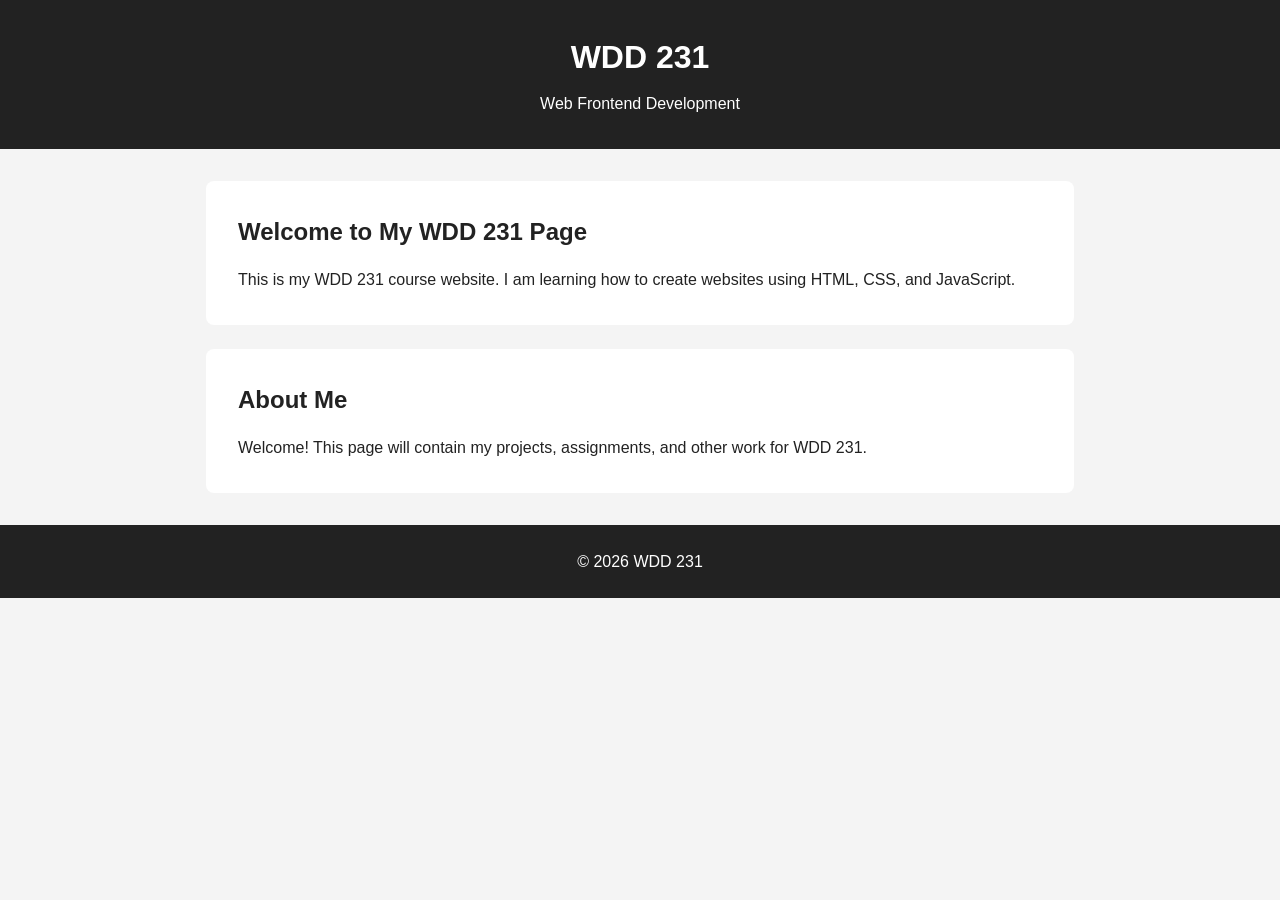
==== index.html @ e52e78a7 "new" ====
<!DOCTYPE html>
<html lang="en">
<head>
    <meta charset="UTF-8">
    <meta name="viewport" content="width=device-width, initial-scale=1.0">
    <title>WDD 231 | Web Frontend Development</title>
    <link rel="stylesheet" href="styles.css">
</head>

<body>
    <header>
        <h1>WDD 231</h1>
        <p>Web Frontend Development</p>
    </header>

    <main>
        <section>
            <h2>Welcome to My WDD 231 Page</h2>
            <p>
                This is my WDD 231 course website. I am learning how to
                create websites using HTML, CSS, and JavaScript.
            </p>
        </section>

        <section>
            <h2>About Me</h2>
            <p>
                Welcome! This page will contain my projects, assignments,
                and other work for WDD 231.
            </p>
        </section>
    </main>

    <footer>
        <p>&copy; 2026 WDD 231</p>
    </footer>
</body>
</html>
---- styles.css ----
* {
    box-sizing: border-box;
    margin: 0;
    padding: 0;
}

body {
    font-family: Arial, sans-serif;
    line-height: 1.6;
    background-color: #f4f4f4;
    color: #222;
}

header {
    background-color: #222;
    color: white;
    text-align: center;
    padding: 2rem;
}

header h1 {
    margin-bottom: 0.5rem;
}

main {
    max-width: 900px;
    margin: 2rem auto;
    padding: 0 1rem;
}

section {
    background-color: white;
    padding: 2rem;
    margin-bottom: 1.5rem;
    border-radius: 8px;
}

section h2 {
    margin-bottom: 1rem;
}

footer {
    background-color: #222;
    color: white;
    text-align: center;
    padding: 1.5rem;
    margin-top: 2rem;
}

@media (max-width: 600px) {
    header {
        padding: 1.5rem;
    }

    section {
        padding: 1.5rem;
    }
}
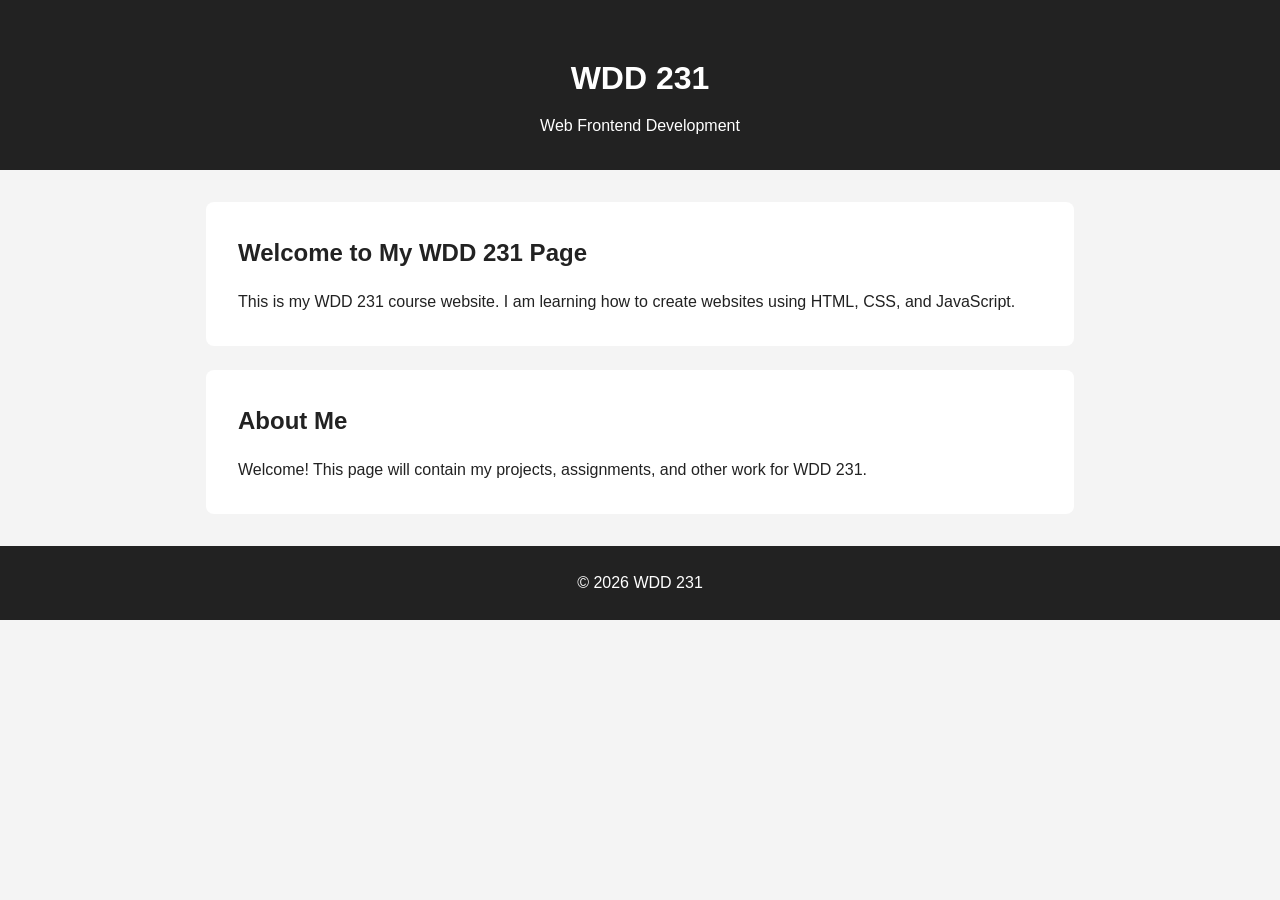
==== commit c7348f2d: "newnew" ====
--- a/index.html
+++ b/index.html
@@ -4,6 +4,8 @@
     <meta charset="UTF-8">
     <meta name="viewport" content="width=device-width, initial-scale=1.0">
     <title>WDD 231 | Web Frontend Development</title>
+
+    <link rel="stylesheet" href="styles/normalize.css">
     <link rel="stylesheet" href="styles.css">
 </head>
 
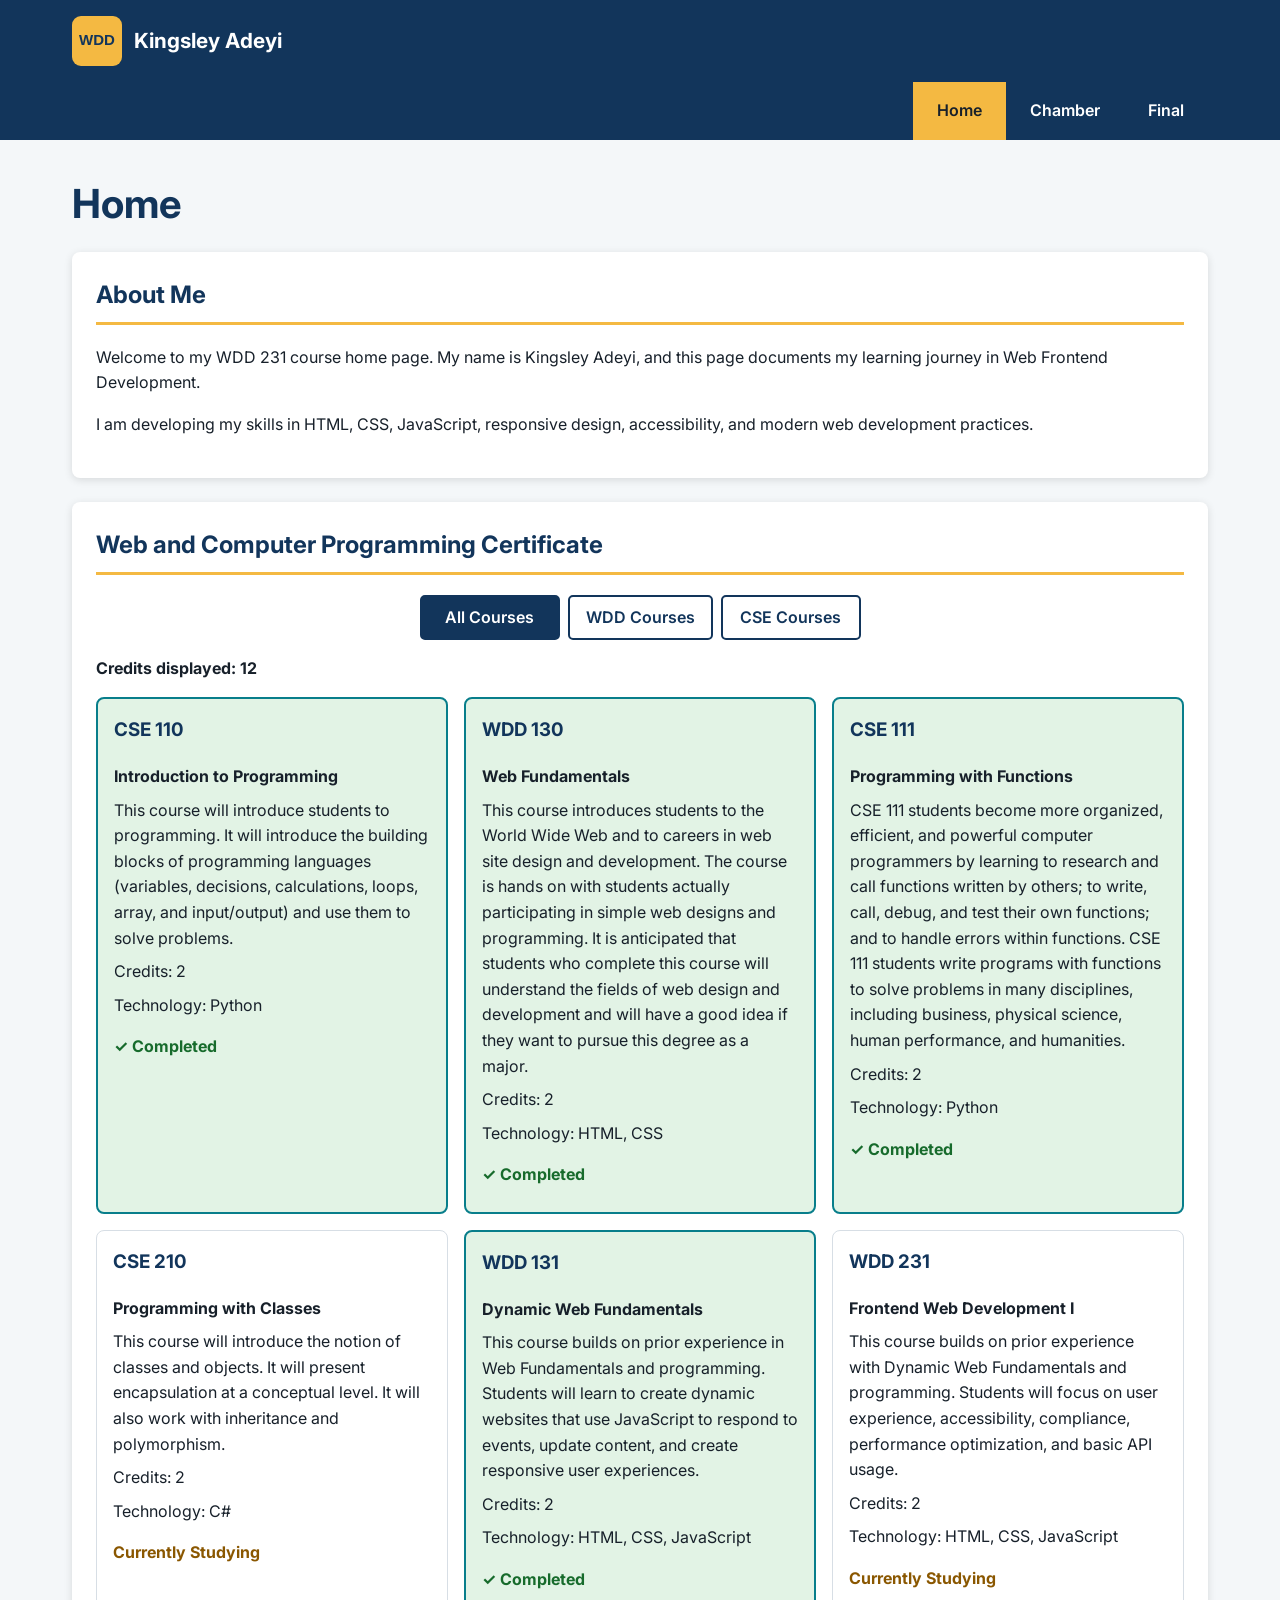
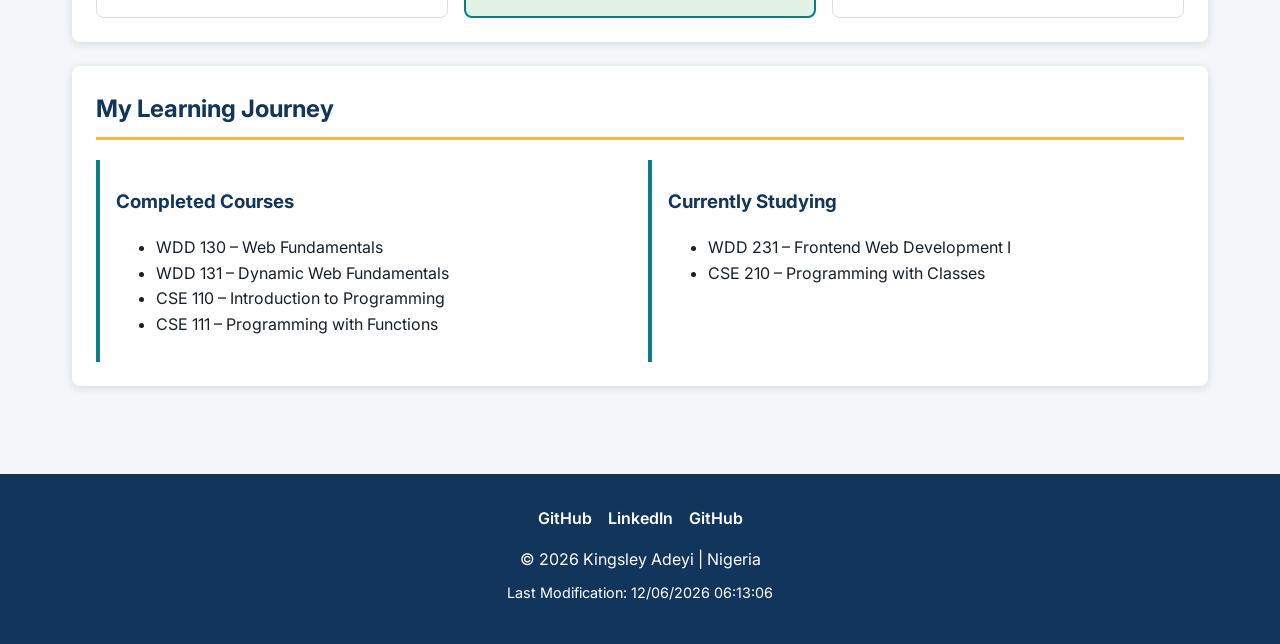
==== commit 0dc43d28: "week01assignment" ====
--- a/index.html
+++ b/index.html
@@ -3,38 +3,141 @@
 <head>
     <meta charset="UTF-8">
     <meta name="viewport" content="width=device-width, initial-scale=1.0">
+
     <title>WDD 231 | Web Frontend Development</title>
 
+    <meta name="description"
+        content="WDD 231 course home page for Web Frontend Development, featuring my courses, projects, and learning progress.">
+
+    <meta name="author" content="Kingsley Adeyi">
+
+    <link rel="preconnect" href="https://fonts.googleapis.com">
+    <link rel="preconnect" href="https://fonts.gstatic.com" crossorigin>
+    <link href="https://fonts.googleapis.com/css2?family=Inter:wght@400;500;600;700&display=swap"
+        rel="stylesheet">
+
     <link rel="stylesheet" href="styles/normalize.css">
-    <link rel="stylesheet" href="styles.css">
+    <link rel="stylesheet" href="styles/small.css">
+    <link rel="stylesheet" href="styles/larger.css">
+
+    <script src="scripts/navigation.js" defer></script>
+    <script src="scripts/date.js" defer></script>
+    <script src="scripts/courses.js" defer></script>
 </head>
 
 <body>
+
     <header>
-        <h1>WDD 231</h1>
-        <p>Web Frontend Development</p>
+        <div class="site-header">
+            <a class="brand" href="index.html">
+                <img src="images/logo.svg" alt="WDD 231 logo" width="50" height="50">
+                <span>Kingsley Adeyi</span>
+            </a>
+
+            <button id="menu-button"
+                    class="menu-button"
+                    aria-label="Open navigation menu"
+                    aria-expanded="false"
+                    aria-controls="primary-nav">
+                ☰
+            </button>
+        </div>
+
+        <nav id="primary-nav" class="navigation">
+            <a class="active" href="index.html">Home</a>
+            <a href="#">Chamber</a>
+            <a href="#">Final</a>
+        </nav>
     </header>
 
     <main>
-        <section>
-            <h2>Welcome to My WDD 231 Page</h2>
+        <h1>Home</h1>
+
+        <section class="about-section">
+            <h2>About Me</h2>
             <p>
-                This is my WDD 231 course website. I am learning how to
-                create websites using HTML, CSS, and JavaScript.
+                Welcome to my WDD 231 course home page. My name is Kingsley Adeyi,
+                and this page documents my learning journey in Web Frontend
+                Development.
+            </p>
+            <p>
+                I am developing my skills in HTML, CSS, JavaScript, responsive
+                design, accessibility, and modern web development practices.
             </p>
         </section>
 
-        <section>
-            <h2>About Me</h2>
-            <p>
-                Welcome! This page will contain my projects, assignments,
-                and other work for WDD 231.
+        <section class="certificate-section">
+            <h2>Web and Computer Programming Certificate</h2>
+
+            <div class="course-filters">
+                <button id="all-courses" class="filter-button active-filter">
+                    All Courses
+                </button>
+
+                <button id="wdd-courses" class="filter-button">
+                    WDD Courses
+                </button>
+
+                <button id="cse-courses" class="filter-button">
+                    CSE Courses
+                </button>
+            </div>
+
+            <p class="credits">
+                Credits displayed: <span id="credit-total">0</span>
             </p>
+
+            <div id="course-container" class="course-container">
+                <!-- Course cards are generated by JavaScript -->
+            </div>
+        </section>
+
+        <section class="learning-section">
+            <h2>My Learning Journey</h2>
+
+            <div class="learning-grid">
+                <div>
+                    <h3>Completed Courses</h3>
+                    <ul>
+                        <li>WDD 130 – Web Fundamentals</li>
+                        <li>WDD 131 – Dynamic Web Fundamentals</li>
+                        <li>CSE 110 – Introduction to Programming</li>
+                        <li>CSE 111 – Programming with Functions</li>
+                    </ul>
+                </div>
+
+                <div>
+                    <h3>Currently Studying</h3>
+                    <ul>
+                        <li>WDD 231 – Frontend Web Development I</li>
+                        <li>CSE 210 – Programming with Classes</li>
+                    </ul>
+                </div>
+            </div>
         </section>
     </main>
 
     <footer>
-        <p>&copy; 2026 WDD 231</p>
+        <div class="social-links">
+            <a href="https://github.com/kingsleyadeyi/wdd231" target="_blank" rel="noopener noreferrer">
+                GitHub
+            </a>
+
+            <a href="https://www.linkedin.com/in/kingsley-adeyi" target="_blank" rel="noopener noreferrer">
+                LinkedIn
+            </a>
+
+            <a href="https://github.com/kingsleyadeyi/wdd231" target="_blank" rel="noopener noreferrer">
+                GitHub
+           </a>
+        </div>
+
+        <p>
+            &copy; <span id="currentyear"></span> Kingsley Adeyi | Nigeria
+        </p>
+
+        <p id="lastModified"></p>
     </footer>
+
 </body>
 </html>
--- a/styles/small.css
+++ b/styles/small.css
@@ -0,0 +1,245 @@
+/* ================================
+   WDD 231 - Mobile First Styles
+   ================================ */
+
+:root {
+    --primary-color: #12355b;
+    --secondary-color: #087e8b;
+    --accent-color: #f4b942;
+    --light-color: #f4f7f9;
+    --white: #ffffff;
+    --dark-color: #17202a;
+    --border-color: #d7dee5;
+    --completed-color: #e2f3e5;
+    --shadow: 0 2px 8px rgba(0, 0, 0, 0.12);
+}
+
+* {
+    box-sizing: border-box;
+}
+
+body {
+    font-family: "Inter", sans-serif;
+    color: var(--dark-color);
+    background-color: var(--light-color);
+    line-height: 1.6;
+    margin: 0;
+}
+
+header {
+    background-color: var(--primary-color);
+    color: var(--white);
+}
+
+.site-header {
+    display: flex;
+    align-items: center;
+    justify-content: space-between;
+    padding: 0.75rem 1rem;
+}
+
+.brand {
+    display: flex;
+    align-items: center;
+    gap: 0.75rem;
+    color: var(--white);
+    text-decoration: none;
+    font-weight: 700;
+    font-size: 1.1rem;
+}
+
+.brand img {
+    width: 50px;
+    height: 50px;
+}
+
+.menu-button {
+    background: transparent;
+    border: none;
+    color: var(--white);
+    font-size: 2rem;
+    cursor: pointer;
+    padding: 0.25rem 0.5rem;
+}
+
+.navigation {
+    display: none;
+    flex-direction: column;
+    background-color: #0b2744;
+}
+
+.navigation.open {
+    display: flex;
+}
+
+.navigation a {
+    color: var(--white);
+    text-decoration: none;
+    padding: 1rem;
+    text-align: center;
+    font-weight: 600;
+    border-top: 1px solid rgba(255, 255, 255, 0.1);
+}
+
+.navigation a:hover,
+.navigation a:focus {
+    background-color: var(--secondary-color);
+}
+
+.navigation a.active {
+    background-color: var(--accent-color);
+    color: var(--dark-color);
+}
+
+main {
+    width: 100%;
+    max-width: 1200px;
+    margin: 0 auto;
+    padding: 1rem;
+}
+
+h1 {
+    color: var(--primary-color);
+    margin: 0 0 1rem;
+    font-size: 2rem;
+}
+
+section {
+    background-color: var(--white);
+    margin-bottom: 1.5rem;
+    padding: 1rem;
+    border-radius: 8px;
+    box-shadow: var(--shadow);
+}
+
+section h2 {
+    margin-top: 0;
+    color: var(--primary-color);
+    border-bottom: 3px solid var(--accent-color);
+    padding-bottom: 0.5rem;
+}
+
+.course-filters {
+    display: flex;
+    flex-direction: column;
+    gap: 0.5rem;
+    margin: 1rem 0;
+}
+
+.filter-button {
+    border: 2px solid var(--primary-color);
+    background-color: var(--white);
+    color: var(--primary-color);
+    padding: 0.7rem 1rem;
+    border-radius: 5px;
+    font-weight: 600;
+    cursor: pointer;
+}
+
+.filter-button:hover,
+.filter-button:focus {
+    background-color: var(--secondary-color);
+    color: var(--white);
+}
+
+.filter-button.active-filter {
+    background-color: var(--primary-color);
+    color: var(--white);
+}
+
+.credits {
+    font-weight: 700;
+    margin-bottom: 1rem;
+}
+
+.course-container {
+    display: grid;
+    grid-template-columns: 1fr;
+    gap: 1rem;
+}
+
+.course-card {
+    border: 1px solid var(--border-color);
+    border-radius: 8px;
+    padding: 1rem;
+    background-color: var(--white);
+}
+
+.course-card.completed {
+    background-color: var(--completed-color);
+    border: 2px solid var(--secondary-color);
+}
+
+.course-card h3 {
+    margin-top: 0;
+    color: var(--primary-color);
+}
+
+.course-card p {
+    margin: 0.5rem 0;
+}
+
+.course-status {
+    display: inline-block;
+    font-weight: 700;
+    margin-top: 0.5rem;
+}
+
+.completed .course-status {
+    color: #176b2c;
+}
+
+.in-progress .course-status {
+    color: #8a5700;
+}
+
+.learning-grid {
+    display: grid;
+    grid-template-columns: 1fr;
+    gap: 1rem;
+}
+
+.learning-grid > div {
+    border-left: 4px solid var(--secondary-color);
+    padding: 0.5rem 1rem;
+}
+
+.learning-grid h3 {
+    color: var(--primary-color);
+}
+
+footer {
+    background-color: var(--primary-color);
+    color: var(--white);
+    text-align: center;
+    padding: 1.5rem 1rem;
+    margin-top: 2rem;
+}
+
+.social-links {
+    display: flex;
+    justify-content: center;
+    flex-wrap: wrap;
+    gap: 1rem;
+    margin-bottom: 1rem;
+}
+
+.social-links a {
+    color: var(--white);
+    text-decoration: none;
+    font-weight: 600;
+}
+
+.social-links a:hover,
+.social-links a:focus {
+    color: var(--accent-color);
+    text-decoration: underline;
+}
+
+footer p {
+    margin: 0.5rem 0;
+}
+
+#lastModified {
+    font-size: 0.9rem;
+}
--- a/styles/larger.css
+++ b/styles/larger.css
@@ -0,0 +1,80 @@
+/* ================================
+   WDD 231 - Larger Screen Styles
+   ================================ */
+
+@media screen and (min-width: 700px) {
+
+    .site-header {
+        max-width: 1200px;
+        margin: 0 auto;
+        padding: 1rem 2rem;
+    }
+
+    .brand {
+        font-size: 1.3rem;
+    }
+
+    .menu-button {
+        display: none;
+    }
+
+    .navigation {
+        display: flex;
+        flex-direction: row;
+        justify-content: flex-end;
+        max-width: 1200px;
+        margin: 0 auto;
+        background-color: transparent;
+        padding: 0 2rem;
+    }
+
+    .navigation a {
+        border-top: none;
+        padding: 1rem 1.5rem;
+        transition: background-color 0.2s ease, color 0.2s ease;
+    }
+
+    main {
+        padding: 2rem;
+    }
+
+    h1 {
+        font-size: 2.5rem;
+    }
+
+    section {
+        padding: 1.5rem;
+    }
+
+    .course-filters {
+        flex-direction: row;
+        justify-content: center;
+    }
+
+    .filter-button {
+        min-width: 140px;
+    }
+
+    .course-container {
+        grid-template-columns: repeat(2, 1fr);
+    }
+
+    .learning-grid {
+        grid-template-columns: repeat(2, 1fr);
+    }
+
+    footer {
+        padding: 2rem;
+    }
+}
+
+@media screen and (min-width: 1000px) {
+
+    .course-container {
+        grid-template-columns: repeat(3, 1fr);
+    }
+
+    .about-section {
+        max-width: 100%;
+    }
+}
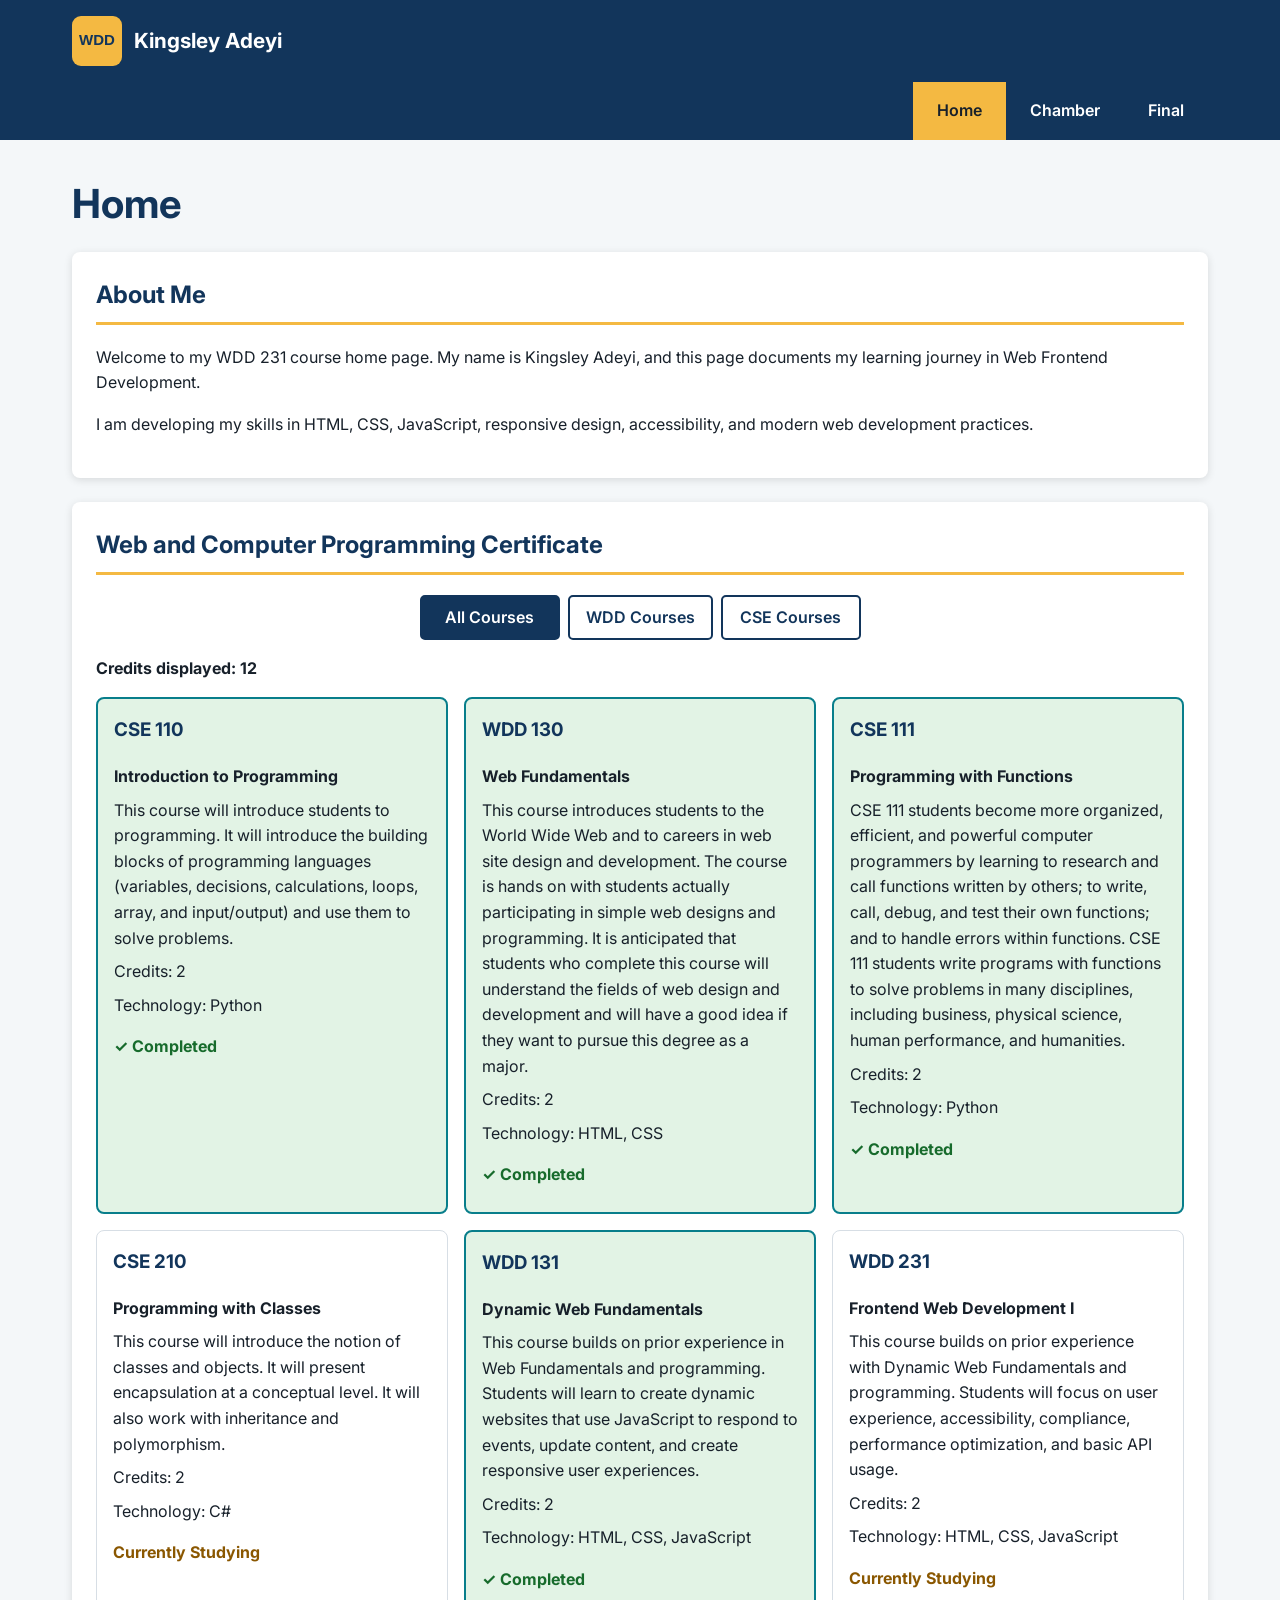
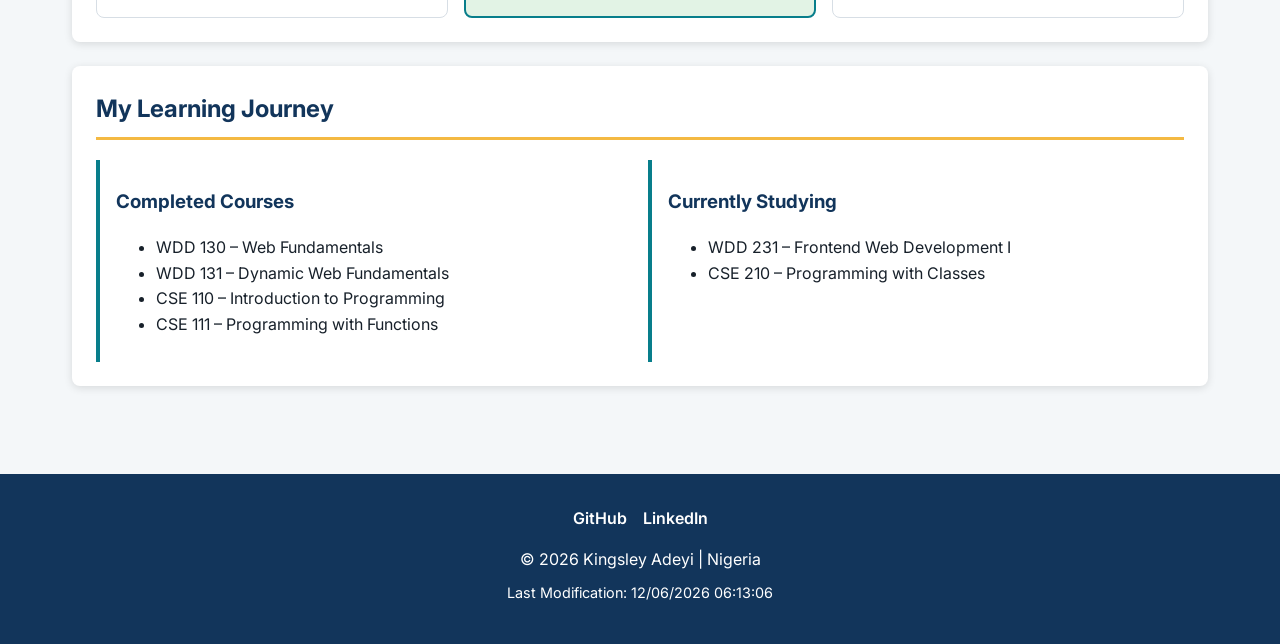
==== commit 1ae032a9: "Complete Chamber directory" ====
--- a/index.html
+++ b/index.html
@@ -11,10 +11,21 @@
 
     <meta name="author" content="Kingsley Adeyi">
 
+    <!-- Open Graph / Social Media Meta Tags -->
+    <meta property="og:title" content="WDD 231 | Web Frontend Development">
+    <meta property="og:description"
+        content="WDD 231 course home page featuring my courses, projects, and learning progress in Web Frontend Development.">
+    <meta property="og:image"
+        content="https://kingsleyadeyi.github.io/wdd231/images/logo.svg">
+    <meta property="og:url"
+        content="https://kingsleyadeyi.github.io/wdd231/">
+
     <link rel="preconnect" href="https://fonts.googleapis.com">
     <link rel="preconnect" href="https://fonts.gstatic.com" crossorigin>
     <link href="https://fonts.googleapis.com/css2?family=Inter:wght@400;500;600;700&display=swap"
         rel="stylesheet">
+
+    <link rel="icon" href="favicon.ico">
 
     <link rel="stylesheet" href="styles/normalize.css">
     <link rel="stylesheet" href="styles/small.css">
@@ -119,17 +130,17 @@
 
     <footer>
         <div class="social-links">
-            <a href="https://github.com/kingsleyadeyi/wdd231" target="_blank" rel="noopener noreferrer">
+            <a href="https://github.com/kingsleyadeyi/wdd231"
+                target="_blank"
+                rel="noopener noreferrer">
                 GitHub
             </a>
 
-            <a href="https://www.linkedin.com/in/kingsley-adeyi" target="_blank" rel="noopener noreferrer">
+            <a href="https://www.linkedin.com/in/kingsley-adeyi"
+                target="_blank"
+                rel="noopener noreferrer">
                 LinkedIn
             </a>
-
-            <a href="https://github.com/kingsleyadeyi/wdd231" target="_blank" rel="noopener noreferrer">
-                GitHub
-           </a>
         </div>
 
         <p>
